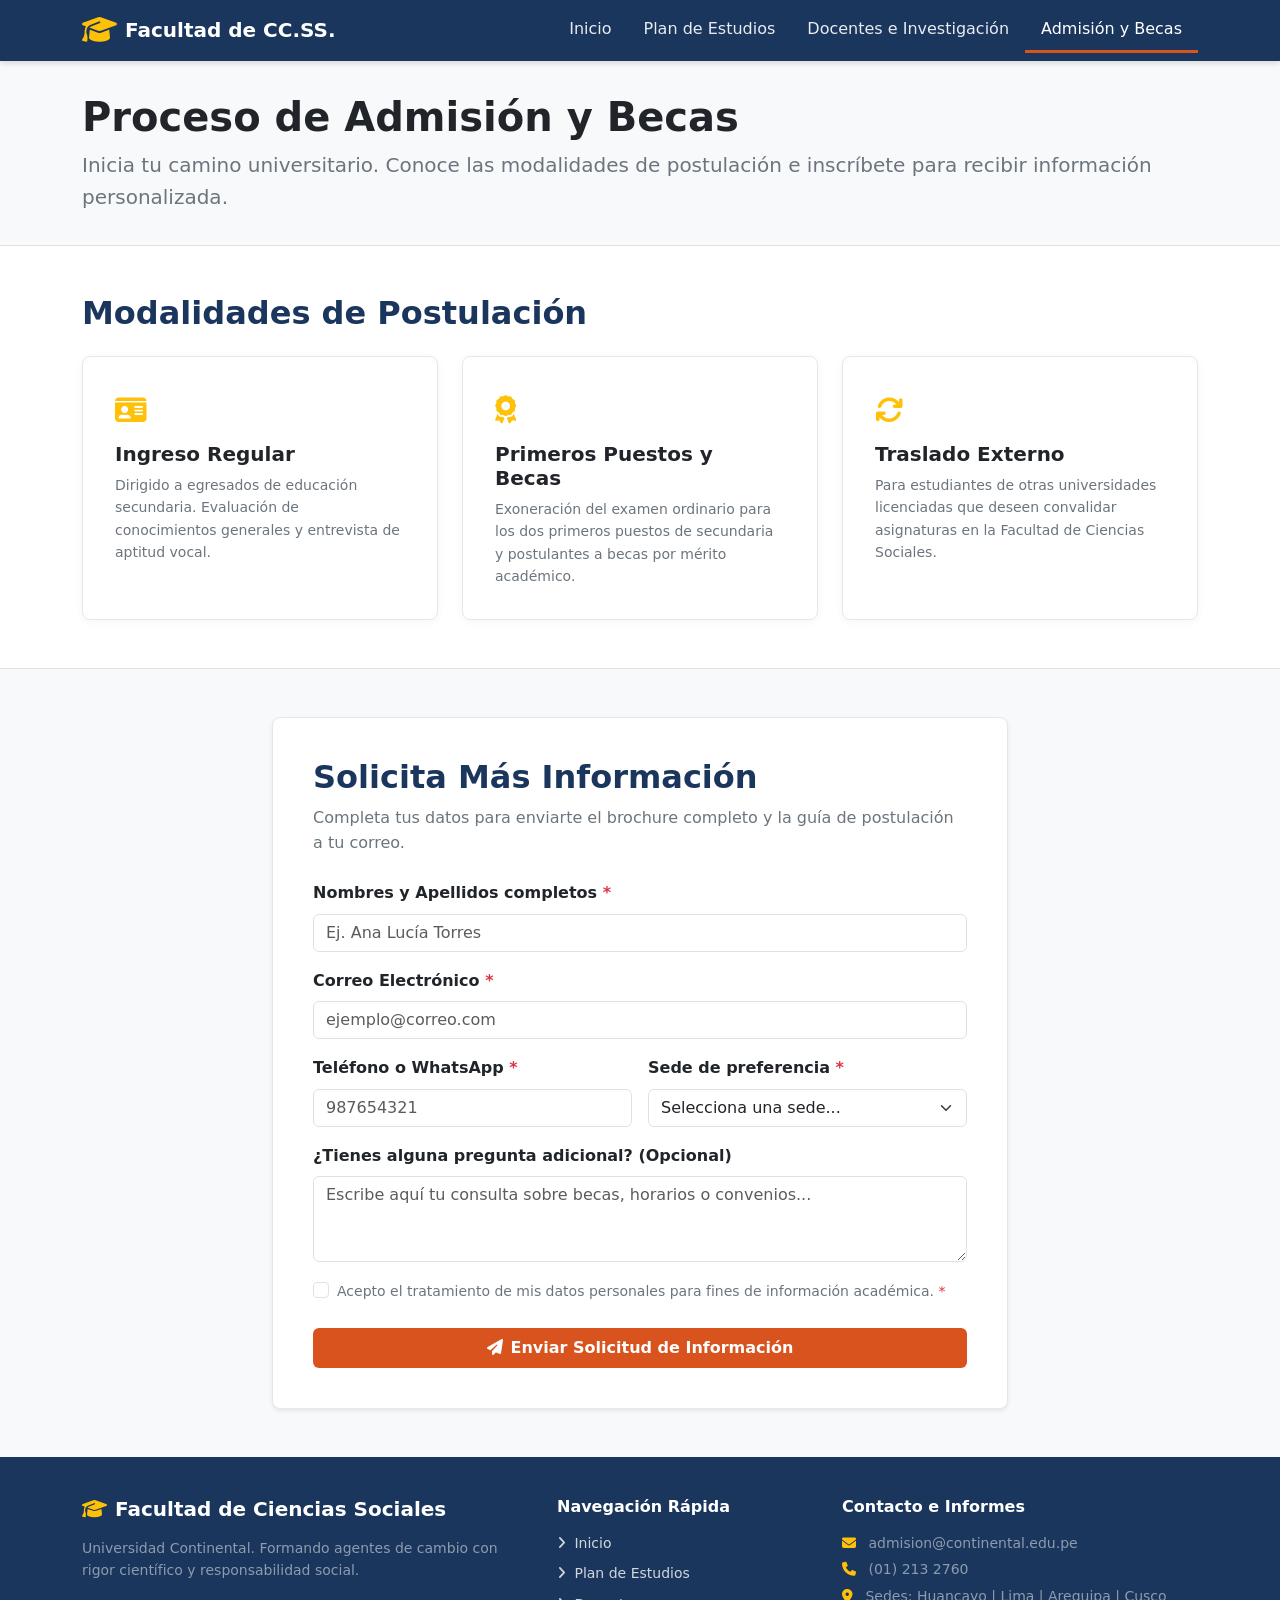
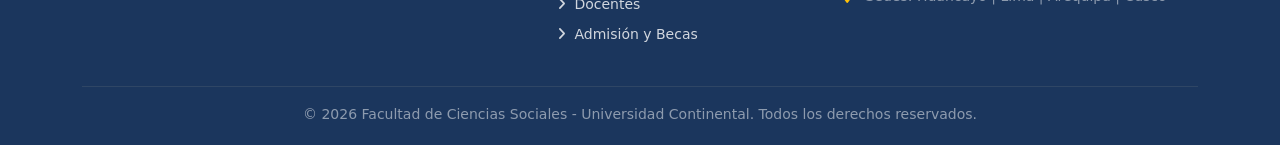
==== admision.html @ d14cebe2 "Se agrega estructura de carpeta, el disenio por cada pagina" ====
<!DOCTYPE html>
<html lang="es">
<head>
  <meta charset="UTF-8">
  <meta name="viewport" content="width=device-width, initial-scale=1.0">
  <meta name="description" content="Modalidades de ingreso, becas y formulario de postulación a la Licenciatura en Innovación y Gestión Social.">
  <title>Facultad de Ciencias Sociales | Admisión y Becas</title>

  <link href="https://cdn.jsdelivr.net/npm/bootstrap@5.3.2/dist/css/bootstrap.min.css" rel="stylesheet">
  <link rel="stylesheet" href="https://cdnjs.cloudflare.com/ajax/libs/font-awesome/6.5.1/css/all.min.css">
  <link rel="stylesheet" href="css/estilos.css">
</head>
<body>

  <a href="#contenido-principal" class="skip-link">Saltar al contenido principal</a>

  <header>
    <nav class="navbar navbar-expand-lg navbar-dark navbar-custom" aria-label="Navegación principal del sitio">
      <div class="container">
        
        <a class="navbar-brand d-flex align-items-center gap-2" href="index.html">
          <i class="fa-solid fa-graduation-cap fs-3 text-warning" aria-hidden="true"></i>
          <span class="fw-bold">Facultad de CC.SS.</span>
        </a>

        <button class="navbar-toggler" type="button" data-bs-toggle="collapse" data-bs-target="#menuPrincipal" 
                aria-controls="menuPrincipal" aria-expanded="false" aria-label="Abrir menú de navegación">
          <span class="navbar-toggler-icon"></span>
        </button>

        <div class="collapse navbar-collapse" id="menuPrincipal">
          <ul class="navbar-nav ms-auto mb-2 mb-lg-0">
            <li class="nav-item">
              <a class="nav-link" href="index.html">Inicio</a>
            </li>
            <li class="nav-item">
              <a class="nav-link" href="plan-estudios.html">Plan de Estudios</a>
            </li>
            <li class="nav-item">
              <a class="nav-link" href="docentes-investigacion.html">Docentes e Investigación</a>
            </li>
            <li class="nav-item">
              <a class="nav-link active" aria-current="page" href="admision.html">Admisión y Becas</a>
            </li>
          </ul>
        </div>

      </div>
    </nav>
  </header>

  <main id="contenido-principal">

    <section class="py-4 bg-light border-bottom" aria-labelledby="titulo-admision">
      <div class="container py-2">
        <h1 id="titulo-admision" class="fw-bold text-dark mb-2">Proceso de Admisión y Becas</h1>
        <p class="lead text-secondary m-0">
          Inicia tu camino universitario. Conoce las modalidades de postulación e inscríbete para recibir información personalizada.
        </p>
      </div>
    </section>

    <section class="py-5 bg-white border-bottom" aria-labelledby="titulo-modalidades">
      <div class="container">
        <h2 id="titulo-modalidades" class="fw-bold mb-4 text-center text-md-start">Modalidades de Postulación</h2>

        <div class="row g-4">
          
          <div class="col-md-4">
            <article class="card card-custom h-100 p-3">
              <div class="card-body">
                <div class="text-warning fs-3 mb-2">
                  <i class="fa-solid fa-id-card" aria-hidden="true"></i>
                </div>
                <h3 class="h5 fw-bold text-dark mb-2">Ingreso Regular</h3>
                <p class="card-text text-secondary small">
                  Dirigido a egresados de educación secundaria. Evaluación de conocimientos generales y entrevista de aptitud vocal.
                </p>
              </div>
            </article>
          </div>

          <div class="col-md-4">
            <article class="card card-custom h-100 p-3">
              <div class="card-body">
                <div class="text-warning fs-3 mb-2">
                  <i class="fa-solid fa-award" aria-hidden="true"></i>
                </div>
                <h3 class="h5 fw-bold text-dark mb-2">Primeros Puestos y Becas</h3>
                <p class="card-text text-secondary small">
                  Exoneración del examen ordinario para los dos primeros puestos de secundaria y postulantes a becas por mérito académico.
                </p>
              </div>
            </article>
          </div>

          <div class="col-md-4">
            <article class="card card-custom h-100 p-3">
              <div class="card-body">
                <div class="text-warning fs-3 mb-2">
                  <i class="fa-solid fa-arrows-rotate" aria-hidden="true"></i>
                </div>
                <h3 class="h5 fw-bold text-dark mb-2">Traslado Externo</h3>
                <p class="card-text text-secondary small">
                  Para estudiantes de otras universidades licenciadas que deseen convalidar asignaturas en la Facultad de Ciencias Sociales.
                </p>
              </div>
            </article>
          </div>

        </div>
      </div>
    </section>

    <section class="py-5" aria-labelledby="titulo-formulario">
      <div class="container">
        
        <div class="row justify-content-center">
          <div class="col-lg-8">
            
            <div class="card card-custom p-4 shadow-sm">
              <div class="card-body">
                
                <h2 id="titulo-formulario" class="fw-bold mb-2 text-center text-md-start">Solicita Más Información</h2>
                <p class="text-secondary mb-4 text-center text-md-start">
                  Completa tus datos para enviarte el brochure completo y la guía de postulación a tu correo.
                </p>

                <div id="mensajeExito" class="alert alert-success d-none mb-4" role="alert">
                  <i class="fa-solid fa-circle-check me-2" aria-hidden="true"></i>
                  <strong>¡Registro exitoso!</strong> Gracias por contactarnos, un asesor de admisión se comunicará contigo pronto.
                </div>

                <form id="formAdmision" novalidate>
                  
                  <div class="mb-3">
                    <label for="nombreCompleto" class="form-label fw-semibold">Nombres y Apellidos completos <span class="text-danger">*</span></label>
                    <input type="text" class="form-control" id="nombreCompleto" placeholder="Ej. Ana Lucía Torres" required>
                    <div class="invalid-feedback">
                      Por favor, ingresa tu nombre y apellido completo.
                    </div>
                  </div>

                  <div class="mb-3">
                    <label for="correoElectronico" class="form-label fw-semibold">Correo Electrónico <span class="text-danger">*</span></label>
                    <input type="email" class="form-control" id="correoElectronico" placeholder="ejemplo@correo.com" required>
                    <div class="invalid-feedback">
                      Ingresa un correo electrónico válido (ejemplo: usuario@dominio.com).
                    </div>
                  </div>

                  <div class="row g-3 mb-3">
                    <div class="col-md-6">
                      <label for="telefonoContacto" class="form-label fw-semibold">Teléfono o WhatsApp <span class="text-danger">*</span></label>
                      <input type="tel" class="form-control" id="telefonoContacto" placeholder="987654321" pattern="[0-9]{9}" required>
                      <div class="invalid-feedback">
                        Ingresa un número de celular válido de 9 dígitos.
                      </div>
                    </div>

                    <div class="col-md-6">
                      <label for="sedeCampus" class="form-label fw-semibold">Sede de preferencia <span class="text-danger">*</span></label>
                      <select class="form-select" id="sedeCampus" required>
                        <option value="" selected disabled>Selecciona una sede...</option>
                        <option value="Huancayo">Sede Huancayo</option>
                        <option value="Lima">Sede Lima</option>
                        <option value="Arequipa">Sede Arequipa</option>
                        <option value="Cusco">Sede Cusco</option>
                      </select>
                      <div class="invalid-feedback">
                        Por favor, selecciona la sede donde deseas estudiar.
                      </div>
                    </div>
                  </div>

                  <div class="mb-3">
                    <label for="mensajeConsulta" class="form-label fw-semibold">¿Tienes alguna pregunta adicional? (Opcional)</label>
                    <textarea class="form-control" id="mensajeConsulta" rows="3" placeholder="Escribe aquí tu consulta sobre becas, horarios o convenios..."></textarea>
                  </div>

                  <div class="mb-4 form-check">
                    <input type="checkbox" class="form-check-input" id="aceptarTerminos" required>
                    <label class="form-check-label text-secondary small" for="aceptarTerminos">
                      Acepto el tratamiento de mis datos personales para fines de información académica. <span class="text-danger">*</span>
                    </label>
                    <div class="invalid-feedback">
                      Debes aceptar los términos para continuar.
                    </div>
                  </div>

                  <button type="submit" class="btn btn-principal w-100 py-2">
                    <i class="fa-solid fa-paper-plane me-2" aria-hidden="true"></i>Enviar Solicitud de Información
                  </button>

                </form>
              </div>
            </div>

          </div>
        </div>

      </div>
    </section>

  </main>

  <footer>
    <div class="container">
      <div class="row g-4 mb-4">
        
        <div class="col-md-5">
          <h2 class="h5 fw-bold text-white mb-3">
            <i class="fa-solid fa-graduation-cap me-2 text-warning" aria-hidden="true"></i>Facultad de Ciencias Sociales
          </h2>
          <p class="small text-white-50">
            Universidad Continental. Formando agentes de cambio con rigor científico y responsabilidad social.
          </p>
        </div>

        <div class="col-md-3">
          <h2 class="h6 fw-bold text-white mb-3">Navegación Rápida</h2>
          <ul class="list-unstyled small">
            <li class="mb-2"><a href="index.html"><i class="fa-solid fa-angle-right me-1" aria-hidden="true"></i> Inicio</a></li>
            <li class="mb-2"><a href="plan-estudios.html"><i class="fa-solid fa-angle-right me-1" aria-hidden="true"></i> Plan de Estudios</a></li>
            <li class="mb-2"><a href="docentes-investigacion.html"><i class="fa-solid fa-angle-right me-1" aria-hidden="true"></i> Docentes</a></li>
            <li class="mb-2"><a href="admision.html"><i class="fa-solid fa-angle-right me-1" aria-hidden="true"></i> Admisión y Becas</a></li>
          </ul>
        </div>

        <div class="col-md-4">
          <h2 class="h6 fw-bold text-white mb-3">Contacto e Informes</h2>
          <p class="small text-white-50 mb-1">
            <i class="fa-solid fa-envelope me-2 text-warning" aria-hidden="true"></i> admision@continental.edu.pe
          </p>
          <p class="small text-white-50 mb-1">
            <i class="fa-solid fa-phone me-2 text-warning" aria-hidden="true"></i> (01) 213 2760
          </p>
          <p class="small text-white-50">
            <i class="fa-solid fa-location-dot me-2 text-warning" aria-hidden="true"></i> Sedes: Huancayo | Lima | Arequipa | Cusco
          </p>
        </div>

      </div>

      <hr class="border-secondary my-3">

      <p class="text-center small text-white-50 m-0">
        &copy; 2026 Facultad de Ciencias Sociales - Universidad Continental. Todos los derechos reservados.
      </p>
    </div>
  </footer>
  <script src="https://cdn.jsdelivr.net/npm/bootstrap@5.3.2/dist/js/bootstrap.bundle.min.js"></script>
  
  <script src="js/script.js"></script>
</body>
</html>
---- css/estilos.css ----
:root {
  /* variable de colores  */
  --color-primario: #1b365d;      
  --color-secundario: #d9531e;   
  --color-fondo: #f8f9fa;         
  --color-tarjeta: #ffffff;       
  --color-texto: #212529;         
  --color-texto-suave: #4a5568;   
}

body {
  font-family: system-ui, -apple-system, "Segoe UI", Roboto, "Helvetica Neue", Arial, sans-serif;
  color: var(--color-texto);
  background-color: var(--color-fondo);
  line-height: 1.6;
}

/* Ajuste de los titulos  */
h1, h2, h3, h4, h5, h6 {
  color: var(--color-primario);
  font-weight: 700;
}


/* Enlace visible solo al presionar la tecla TAB */
.skip-link {
  position: absolute;
  top: -60px;
  left: 10px;
  background-color: var(--color-secundario);
  color: #ffffff;
  padding: 12px 20px;
  z-index: 9999;
  text-decoration: none;
  font-weight: bold;
  border-radius: 0 0 6px 6px;
  transition: top 0.2s ease;
}

.skip-link:focus {
  top: 0;
}

/* Borde visible en botones y enlaces seleccionados con teclado */
a:focus-visible, 
button:focus-visible, 
input:focus-visible, 
select:focus-visible, 
textarea:focus-visible {
  outline: 3px solid var(--color-secundario) !important;
  outline-offset: 3px !important;
}


/* estilo para Navbar */
.navbar-custom {
  background-color: var(--color-primario);
  box-shadow: 0 2px 6px rgba(0, 0, 0, 0.15);
}

.navbar-custom .nav-link {
  color: rgba(255, 255, 255, 0.9) !important;
  font-weight: 500;
  padding: 8px 16px !important;
  transition: color 0.2s ease;
}

.navbar-custom .nav-link:hover {
  color: #ffffff !important;
}

/* Indicador de pagina activa en el menu */
.navbar-custom .nav-link.active {
  color: #ffffff !important;
  border-bottom: 3px solid var(--color-secundario);
}

/* Boton principal personalizado */
.btn-principal {
  background-color: var(--color-secundario);
  color: #ffffff;
  font-weight: 600;
  border: none;
  padding: 12px 26px;
  border-radius: 6px;
  transition: background-color 0.2s ease, transform 0.1s ease;
}

.btn-principal:hover {
  background-color: #ba4313;
  color: #ffffff;
  transform: translateY(-1px);
}

/* Tarjetas de contenido  */
.card-custom {
  background-color: var(--color-tarjeta);
  border: 1px solid #e2e8f0;
  border-radius: 8px;
  box-shadow: 0 2px 8px rgba(0, 0, 0, 0.04);
  transition: transform 0.2s ease, box-shadow 0.2s ease;
}

.card-custom:hover {
  transform: translateY(-4px);
  box-shadow: 0 6px 16px rgba(0, 0, 0, 0.08);
}

/* Pie de pagina  */
footer {
  background-color: var(--color-primario);
  color: #ffffff;
  padding: 40px 0 20px 0;
}

footer a {
  color: rgba(255, 255, 255, 0.8);
  text-decoration: none;
}

footer a:hover {
  color: #ffffff;
  text-decoration: underline;
}
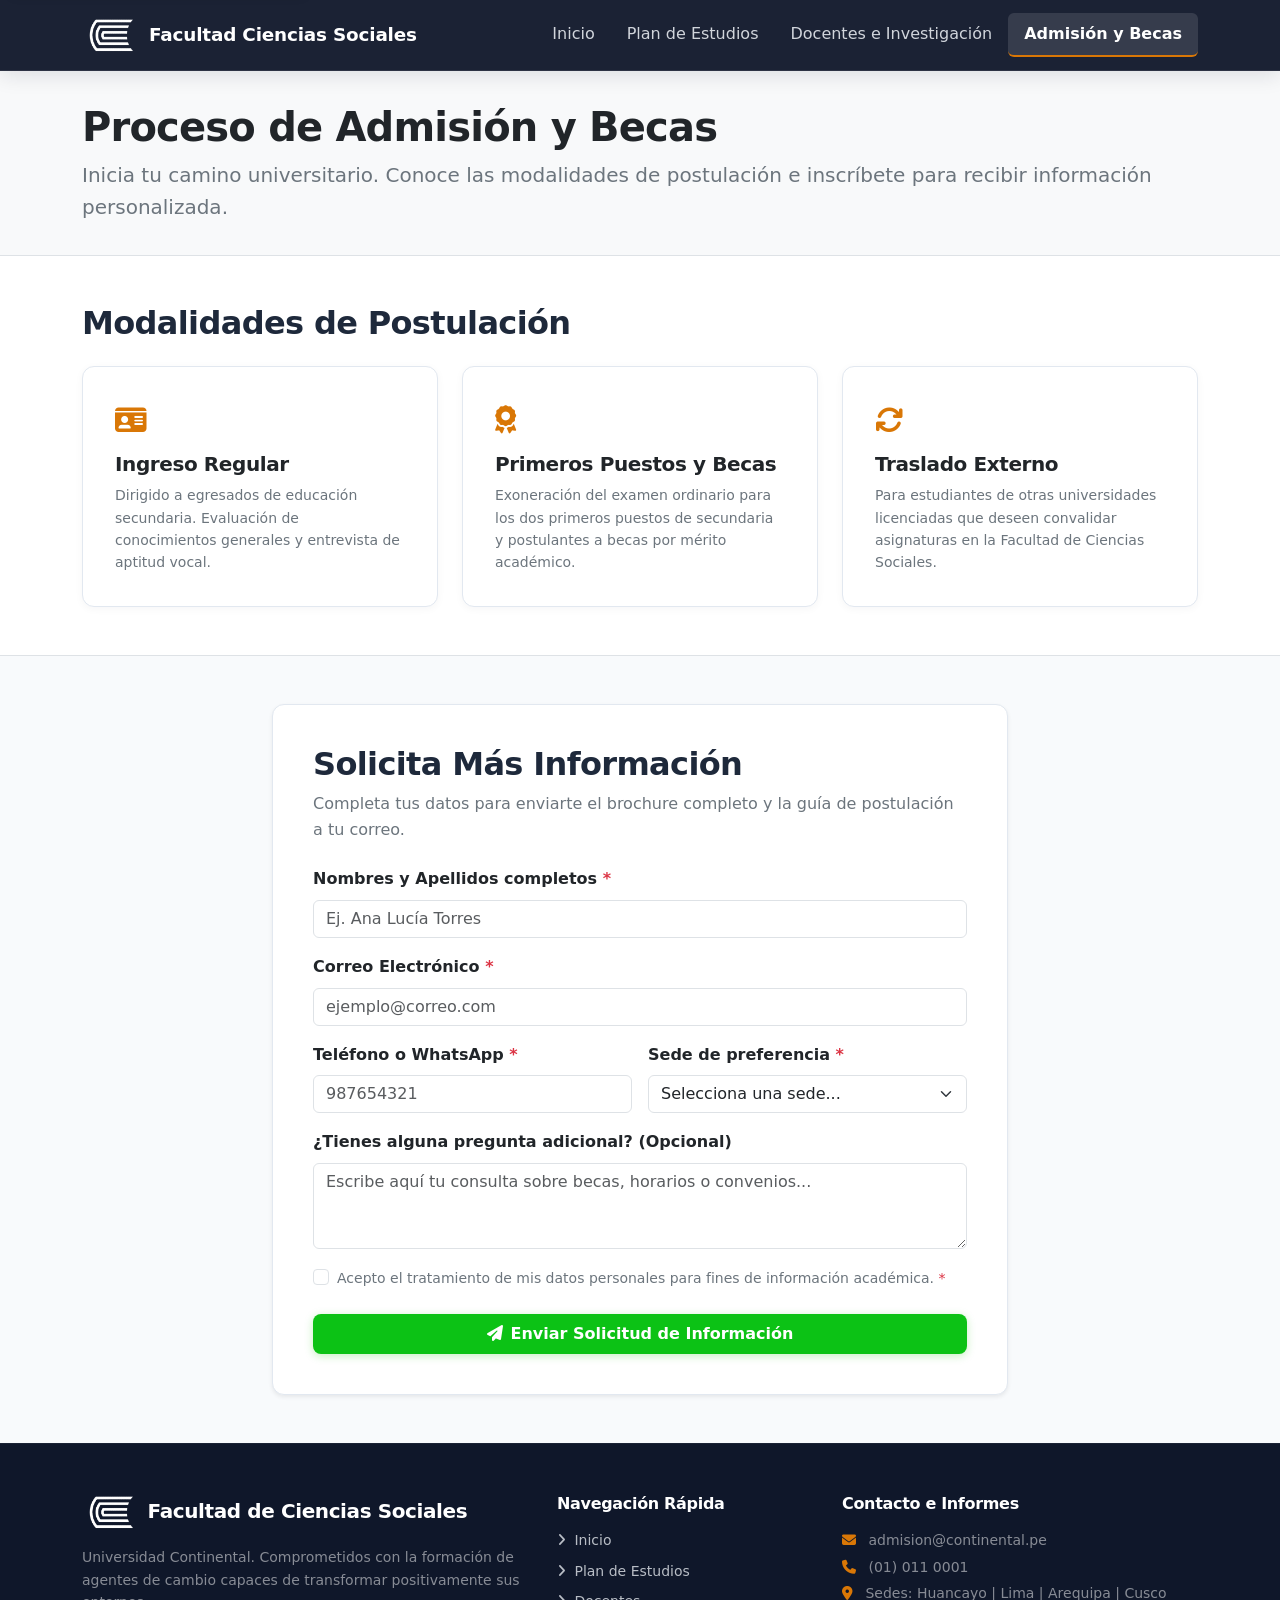
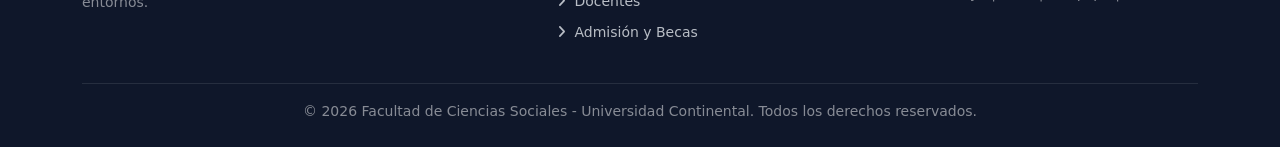
==== commit 5a081516: "Se agrega validacion para formulario" ====
--- a/admision.html
+++ b/admision.html
@@ -19,8 +19,8 @@
       <div class="container">
         
         <a class="navbar-brand d-flex align-items-center gap-2" href="index.html">
-          <i class="fa-solid fa-graduation-cap fs-3 text-warning" aria-hidden="true"></i>
-          <span class="fw-bold">Facultad de CC.SS.</span>
+           <img src="/assets/img/iconoContinental.png" alt="Loco Universidad Continental" class="logo-navbar">
+          <span class="fw-bold">Facultad Ciencias Sociales</span>
         </a>
 
         <button class="navbar-toggler" type="button" data-bs-toggle="collapse" data-bs-target="#menuPrincipal" 
@@ -210,10 +210,10 @@
         
         <div class="col-md-5">
           <h2 class="h5 fw-bold text-white mb-3">
-            <i class="fa-solid fa-graduation-cap me-2 text-warning" aria-hidden="true"></i>Facultad de Ciencias Sociales
+           <img src="/assets/img/iconoContinental.png" alt="Loco Universidad Continental" class="logo-navbar"> Facultad de Ciencias Sociales
           </h2>
           <p class="small text-white-50">
-            Universidad Continental. Formando agentes de cambio con rigor científico y responsabilidad social.
+            Universidad Continental. Comprometidos con la formación de agentes de cambio capaces de transformar positivamente sus entornos.
           </p>
         </div>
 
@@ -230,10 +230,10 @@
         <div class="col-md-4">
           <h2 class="h6 fw-bold text-white mb-3">Contacto e Informes</h2>
           <p class="small text-white-50 mb-1">
-            <i class="fa-solid fa-envelope me-2 text-warning" aria-hidden="true"></i> admision@continental.edu.pe
+            <i class="fa-solid fa-envelope me-2 text-warning" aria-hidden="true"></i> admision@continental.pe
           </p>
           <p class="small text-white-50 mb-1">
-            <i class="fa-solid fa-phone me-2 text-warning" aria-hidden="true"></i> (01) 213 2760
+            <i class="fa-solid fa-phone me-2 text-warning" aria-hidden="true"></i> (01) 011 0001
           </p>
           <p class="small text-white-50">
             <i class="fa-solid fa-location-dot me-2 text-warning" aria-hidden="true"></i> Sedes: Huancayo | Lima | Arequipa | Cusco
--- a/css/estilos.css
+++ b/css/estilos.css
@@ -1,11 +1,16 @@
+/* variable de colores  */
 :root {
-  /* variable de colores  */
-  --color-primario: #1b365d;      
-  --color-secundario: #d9531e;   
-  --color-fondo: #f8f9fa;         
-  --color-tarjeta: #ffffff;       
-  --color-texto: #212529;         
-  --color-texto-suave: #4a5568;   
+  --color-primario: #0f172a;      
+  --color-primario-suave: #1e293b;  
+  --color-secundario: #c2410c;    
+  --color-secundario-hover: #9a3412;
+  --color-dorado: #d97706;         
+  --color-fondo: #f8fafc;           
+  --color-tarjeta: #ffffff;        
+  --color-borde: #e2e8f0;          
+  --color-texto: #1e293b;           
+  --color-texto-suave: #64748b;  
+  --color-boton:  #0cc215;
 }
 
 body {
@@ -17,10 +22,10 @@
 
 /* Ajuste de los titulos  */
 h1, h2, h3, h4, h5, h6 {
-  color: var(--color-primario);
+  color: var(--color-primario-suave);
   font-weight: 700;
+  letter-spacing: -0.02em;
 }
-
 
 /* Enlace visible solo al presionar la tecla TAB */
 .skip-link {
@@ -33,7 +38,8 @@
   z-index: 9999;
   text-decoration: none;
   font-weight: bold;
-  border-radius: 0 0 6px 6px;
+  border-radius: 0 0 8px 8px;
+  box-shadow: 0 4px 12px rgba(0, 0, 0, 0.2);
   transition: top 0.2s ease;
 }
 
@@ -49,76 +55,134 @@
 textarea:focus-visible {
   outline: 3px solid var(--color-secundario) !important;
   outline-offset: 3px !important;
+  border-radius: 4px;
 }
 
+/* Header para mantener la navegación siempre arriba */
+header {
+  position: sticky;
+  top: 0;
+  z-index: 1030;
+}
 
+.logo-navbar {
+  height: 36px;
+  width: auto;
+  object-fit: contain;
+}
 /* estilo para Navbar */
 .navbar-custom {
-  background-color: var(--color-primario);
-  box-shadow: 0 2px 6px rgba(0, 0, 0, 0.15);
+  background-color: rgba(15, 23, 42, 0.95) !important;
+  backdrop-filter: blur(10px);
+  -webkit-backdrop-filter: blur(10px);
+  border-bottom: 1px solid rgba(255, 255, 255, 0.08);
+  box-shadow: 0 4px 20px rgba(15, 23, 42, 0.12);
+  padding-top: 12px;
+  padding-bottom: 12px;
+}
+
+.navbar-custom .navbar-brand {
+  font-size: 1.15rem;
+  letter-spacing: -0.01em;
 }
 
 .navbar-custom .nav-link {
-  color: rgba(255, 255, 255, 0.9) !important;
+  color: rgba(241, 245, 249, 0.85) !important;
   font-weight: 500;
   padding: 8px 16px !important;
-  transition: color 0.2s ease;
+  border-radius: 6px;
+  transition: all 0.2s ease;
 }
 
 .navbar-custom .nav-link:hover {
   color: #ffffff !important;
+  background-color: rgba(255, 255, 255, 0.08);
 }
 
 /* Indicador de pagina activa en el menu */
 .navbar-custom .nav-link.active {
   color: #ffffff !important;
-  border-bottom: 3px solid var(--color-secundario);
+  font-weight: 600;
+  background-color: rgba(255, 255, 255, 0.12);
+  border-bottom: 2px solid var(--color-dorado);
 }
 
 /* Boton principal personalizado */
 .btn-principal {
-  background-color: var(--color-secundario);
+  background-color: var(--color-boton);
   color: #ffffff;
   font-weight: 600;
   border: none;
-  padding: 12px 26px;
-  border-radius: 6px;
-  transition: background-color 0.2s ease, transform 0.1s ease;
+  padding: 12px 28px;
+  border-radius: 8px;
+  box-shadow: 0 2px 8px rgba(27, 194, 12, 0.25);
+  transition: all 0.2s cubic-bezier(0.16, 1, 0.3, 1);
 }
 
 .btn-principal:hover {
-  background-color: #ba4313;
+  background-color: var(--color-boton);
   color: #ffffff;
-  transform: translateY(-1px);
+  transform: translateY(-2px);
+  box-shadow: 0 6px 16px rgba(23, 138, 8, 0.35);
+}
+
+.btn-principal:active {
+  transform: translateY(0);
 }
 
 /* Tarjetas de contenido  */
 .card-custom {
   background-color: var(--color-tarjeta);
-  border: 1px solid #e2e8f0;
-  border-radius: 8px;
-  box-shadow: 0 2px 8px rgba(0, 0, 0, 0.04);
-  transition: transform 0.2s ease, box-shadow 0.2s ease;
+  border: 1px solid var(--color-borde);
+  border-radius: 12px;
+  box-shadow: 0 2px 8px rgba(15, 23, 42, 0.04);
+  transition: transform 0.25s ease, box-shadow 0.25s ease, border-color 0.25s ease;
 }
 
 .card-custom:hover {
   transform: translateY(-4px);
-  box-shadow: 0 6px 16px rgba(0, 0, 0, 0.08);
+  border-color: #cbd5e1;
+  box-shadow: 0 12px 24px rgba(15, 23, 42, 0.08);
+}
+
+.text-warning {
+  color: var(--color-dorado) !important;
+}
+
+/* Estilos de Acordeón para Plan de Estudios */
+.accordion-item {
+  border: 1px solid var(--color-borde);
+  border-radius: 10px !important;
+  overflow: hidden;
+  margin-bottom: 12px;
+}
+
+.accordion-button:not(.collapsed) {
+  background-color: #f1f5f9;
+  color: var(--color-primario);
+  box-shadow: none;
+}
+
+.accordion-button:focus {
+  box-shadow: none;
+  border-color: var(--color-borde);
 }
 
 /* Pie de pagina  */
 footer {
   background-color: var(--color-primario);
-  color: #ffffff;
-  padding: 40px 0 20px 0;
+  color: #f8fafc;
+  padding: 50px 0 25px 0;
+  border-top: 1px solid rgba(255, 255, 255, 0.05);
 }
 
 footer a {
-  color: rgba(255, 255, 255, 0.8);
+  color: rgba(241, 245, 249, 0.75);
   text-decoration: none;
+  transition: color 0.2s ease;
 }
 
 footer a:hover {
   color: #ffffff;
   text-decoration: underline;
-}
+}
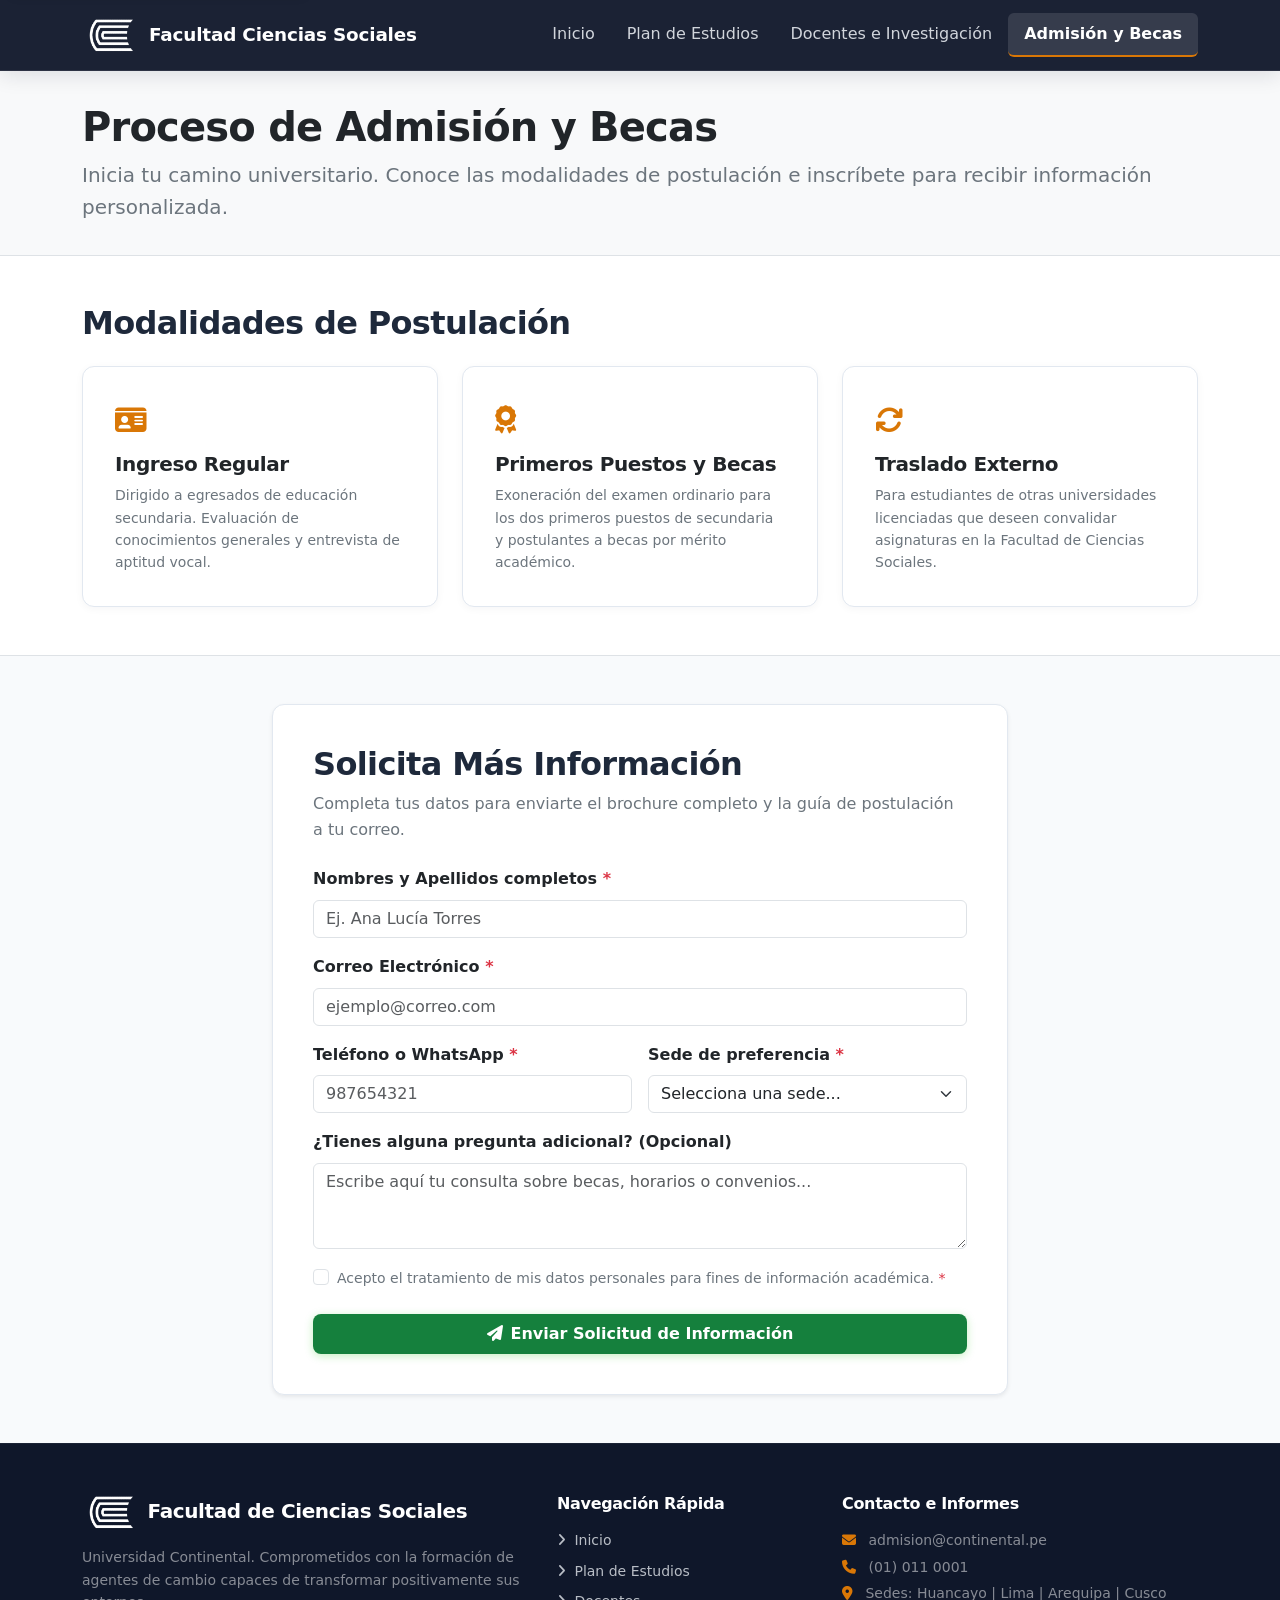
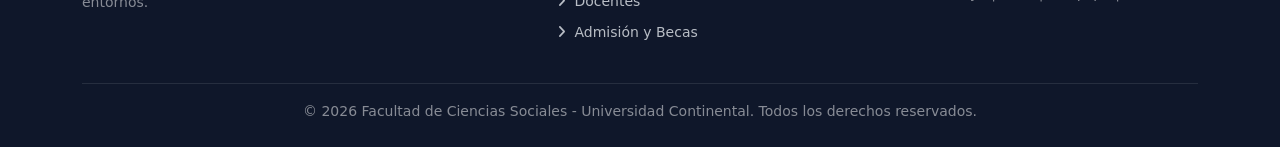
==== commit bf242bd9: "se cambia el color de los botones principales para mejroar el contrastre" ====
--- a/admision.html
+++ b/admision.html
@@ -5,7 +5,7 @@
   <meta name="viewport" content="width=device-width, initial-scale=1.0">
   <meta name="description" content="Modalidades de ingreso, becas y formulario de postulación a la Licenciatura en Innovación y Gestión Social.">
   <title>Facultad de Ciencias Sociales | Admisión y Becas</title>
-
+  <link rel="icon" type="image/png" href="assets/img/iconoContinental.png">
   <link href="https://cdn.jsdelivr.net/npm/bootstrap@5.3.2/dist/css/bootstrap.min.css" rel="stylesheet">
   <link rel="stylesheet" href="https://cdnjs.cloudflare.com/ajax/libs/font-awesome/6.5.1/css/all.min.css">
   <link rel="stylesheet" href="css/estilos.css">
@@ -19,7 +19,7 @@
       <div class="container">
         
         <a class="navbar-brand d-flex align-items-center gap-2" href="index.html">
-           <img src="/assets/img/iconoContinental.png" alt="Loco Universidad Continental" class="logo-navbar">
+           <img src="assets/img/iconoContinental.png" alt="Loco Universidad Continental" class="logo-navbar">
           <span class="fw-bold">Facultad Ciencias Sociales</span>
         </a>
 
@@ -210,7 +210,7 @@
         
         <div class="col-md-5">
           <h2 class="h5 fw-bold text-white mb-3">
-           <img src="/assets/img/iconoContinental.png" alt="Loco Universidad Continental" class="logo-navbar"> Facultad de Ciencias Sociales
+           <img src="assets/img/iconoContinental.png" alt="Loco Universidad Continental" class="logo-navbar"> Facultad de Ciencias Sociales
           </h2>
           <p class="small text-white-50">
             Universidad Continental. Comprometidos con la formación de agentes de cambio capaces de transformar positivamente sus entornos.
--- a/css/estilos.css
+++ b/css/estilos.css
@@ -10,7 +10,7 @@
   --color-borde: #e2e8f0;          
   --color-texto: #1e293b;           
   --color-texto-suave: #64748b;  
-  --color-boton:  #0cc215;
+  --color-boton:  #15803d;
 }
 
 body {
